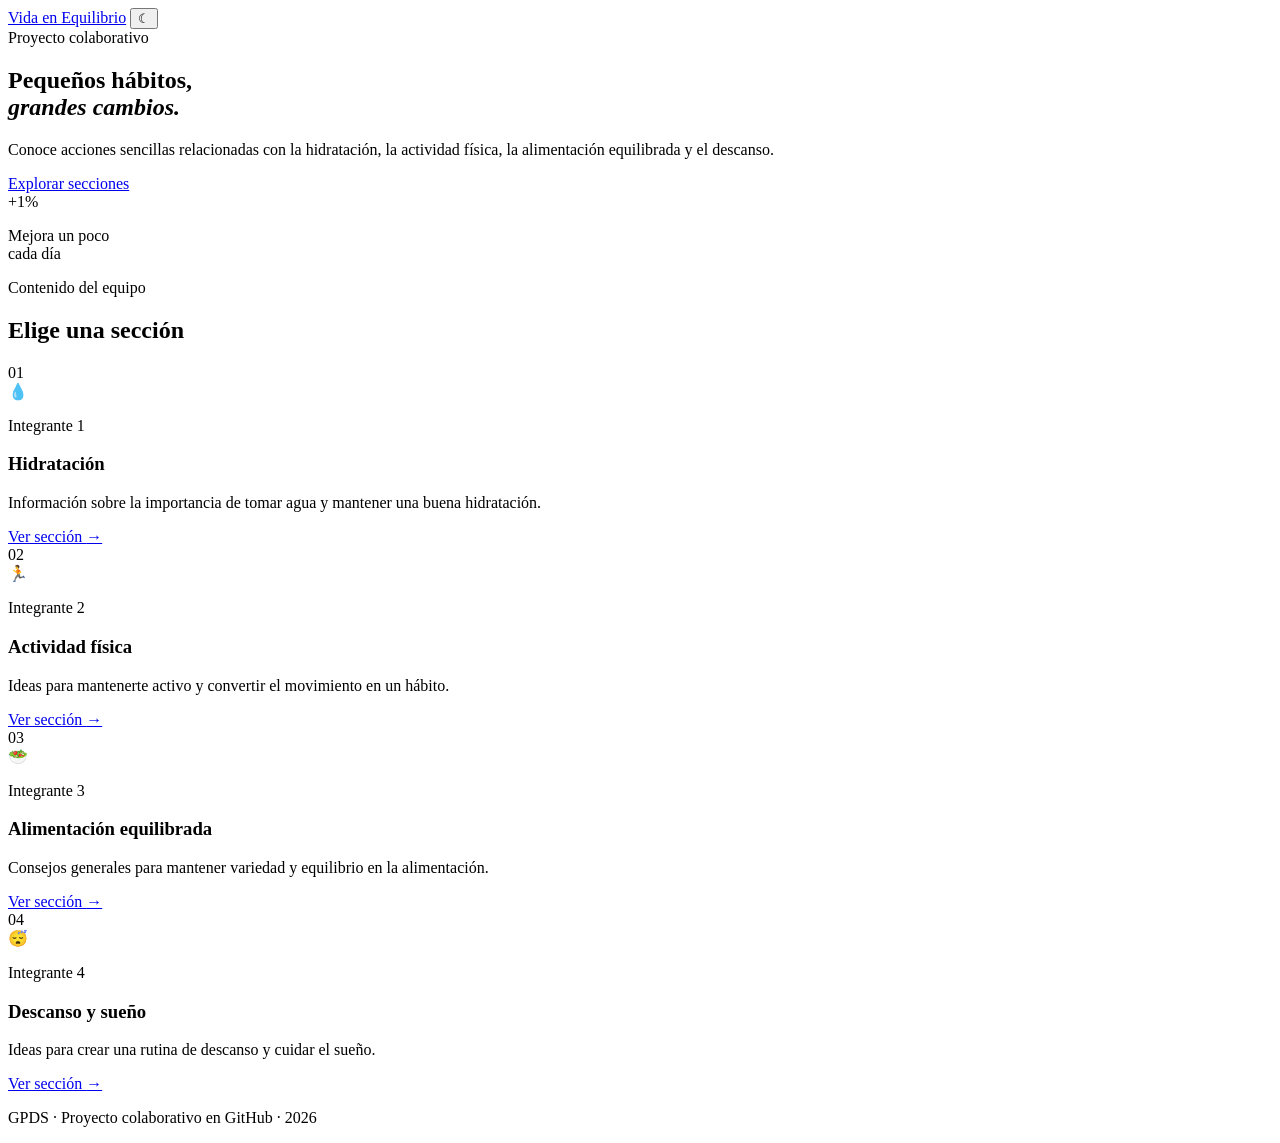
==== index.html @ d66ebc2b "Add files via upload" ====
<!DOCTYPE html>
<html lang="es">
<head>
  <meta charset="UTF-8">
  <meta name="viewport" content="width=device-width, initial-scale=1.0">
  <meta name="description" content="Sitio colaborativo sobre hábitos saludables.">
  <title>Vida en Equilibrio | Inicio</title>
  <link rel="stylesheet" href="css/estilos.css">
</head>
<body>
  <header class="encabezado">
    <a class="marca" href="index.html">Vida en Equilibrio</a>
    <button class="tema" id="boton-tema" type="button" aria-label="Cambiar tema">☾</button>
  </header>

  <main>
    <section class="hero">
      <div class="hero-contenido">
        <span class="etiqueta">Proyecto colaborativo </span>
        <h1>Pequeños hábitos,<br><em>grandes cambios.</em></h1>
        <p>Conoce acciones sencillas relacionadas con la hidratación, la actividad física, la alimentación equilibrada y el descanso.</p>
        <a class="boton boton-principal" href="#secciones">Explorar secciones</a>
      </div>
      <div class="ilustracion" aria-hidden="true">
        <div class="sol"></div>
        <div class="hoja hoja-uno"></div>
        <div class="hoja hoja-dos"></div>
        <div class="circulo">+1%</div>
        <p>Mejora un poco<br>cada día</p>
      </div>
    </section>

    <section class="secciones" id="secciones">
      <div class="titulo-seccion">
        <span>Contenido del equipo</span>
        <h2>Elige una sección</h2>
      </div>
      <div class="tarjetas">
        <article class="tarjeta tarjeta-verde">
          <span class="numero">01</span><div class="icono">💧</div>
          <p class="responsable">Integrante 1</p><h3>Hidratación</h3>
          <p>Información sobre la importancia de tomar agua y mantener una buena hidratación.</p>
          <a class="enlace" href="integrante1.html">Ver sección <span>→</span></a>
        </article>
        <article class="tarjeta tarjeta-amarilla">
          <span class="numero">02</span><div class="icono">🏃</div>
          <p class="responsable">Integrante 2</p><h3>Actividad física</h3>
          <p>Ideas para mantenerte activo y convertir el movimiento en un hábito.</p>
          <a class="enlace" href="integrante2.html">Ver sección <span>→</span></a>
        </article>
        <article class="tarjeta tarjeta-verde">
          <span class="numero">03</span><div class="icono">🥗</div>
          <p class="responsable">Integrante 3</p><h3>Alimentación equilibrada</h3>
          <p>Consejos generales para mantener variedad y equilibrio en la alimentación.</p>
          <a class="enlace" href="integrante3.html">Ver sección <span>→</span></a>
        </article>
        <article class="tarjeta tarjeta-amarilla">
          <span class="numero">04</span><div class="icono">😴</div>
          <p class="responsable">Integrante 4</p><h3>Descanso y sueño</h3>
          <p>Ideas para crear una rutina de descanso y cuidar el sueño.</p>
          <a class="enlace" href="integrante4.html">Ver sección <span>→</span></a>
        </article>
      </div>
    </section>
  </main>

  <footer><p>GPDS · Proyecto colaborativo en GitHub · 2026</p></footer>
  <script src="js/script.js"></script>
</body>
</html>
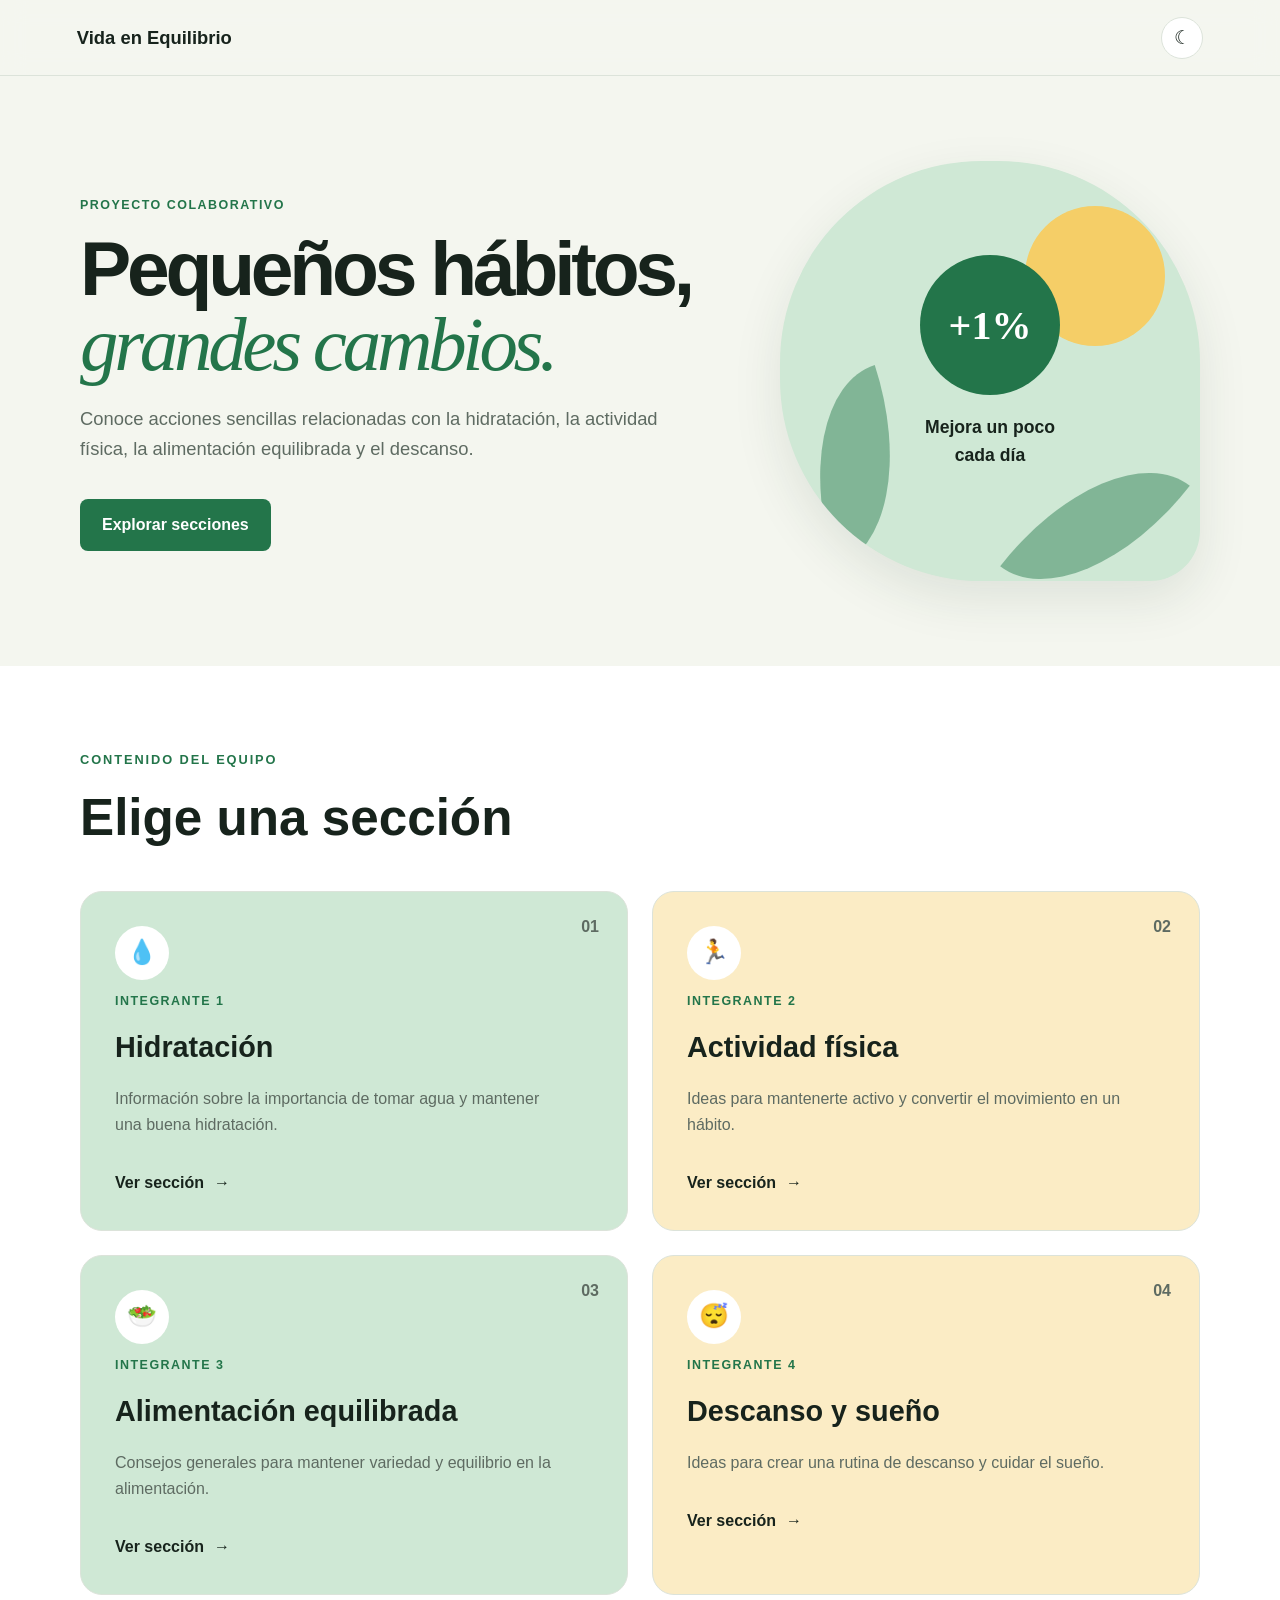
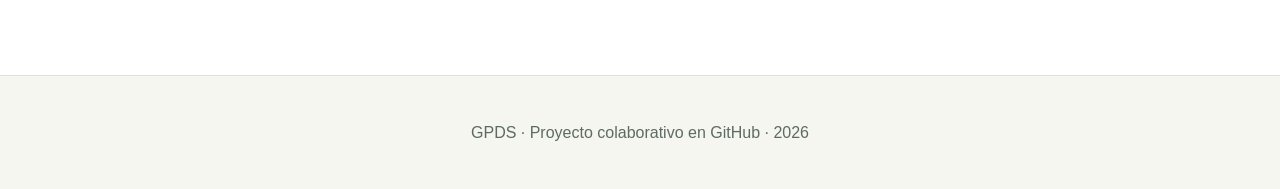
==== commit 9e141272: "Update index.html" ====
--- a/index.html
+++ b/index.html
@@ -5,8 +5,7 @@
   <meta name="viewport" content="width=device-width, initial-scale=1.0">
   <meta name="description" content="Sitio colaborativo sobre hábitos saludables.">
   <title>Vida en Equilibrio | Inicio</title>
-  <link rel="stylesheet" href="css/estilos.css">
-</head>
+<link rel="stylesheet" href="estilos.css"></head>
 <body>
   <header class="encabezado">
     <a class="marca" href="index.html">Vida en Equilibrio</a>
@@ -65,6 +64,5 @@
   </main>
 
   <footer><p>GPDS · Proyecto colaborativo en GitHub · 2026</p></footer>
-  <script src="js/script.js"></script>
-</body>
+<script src="script.js"></script></body>
 </html>
--- a/estilos.css
+++ b/estilos.css
@@ -0,0 +1,144 @@
+:root {
+  --fondo: #f4f6ef;
+  --superficie: #ffffff;
+  --texto: #17231c;
+  --texto-suave: #5e6b62;
+  --verde: #23754a;
+  --verde-claro: #cfe8d5;
+  --amarillo: #f5ce67;
+  --borde: #dce3da;
+  --sombra: 0 18px 50px rgba(30, 62, 43, .10);
+}
+
+body.oscuro {
+  --fondo: #101813;
+  --superficie: #19231d;
+  --texto: #f1f6f2;
+  --texto-suave: #b8c5bb;
+  --verde: #72d39a;
+  --verde-claro: #284a35;
+  --amarillo: #e8bd52;
+  --borde: #314038;
+  --sombra: 0 18px 50px rgba(0, 0, 0, .22);
+}
+
+* { box-sizing: border-box; }
+html { scroll-behavior: smooth; }
+body {
+  margin: 0;
+  color: var(--texto);
+  background: var(--fondo);
+  font-family: Arial, Helvetica, sans-serif;
+  line-height: 1.6;
+  transition: background .25s, color .25s;
+}
+
+.encabezado {
+  min-height: 76px;
+  padding: 0 clamp(24px, 6vw, 90px);
+  display: flex;
+  align-items: center;
+  justify-content: space-between;
+  border-bottom: 1px solid var(--borde);
+  background: color-mix(in srgb, var(--fondo) 88%, transparent);
+  position: sticky;
+  top: 0;
+  z-index: 10;
+  backdrop-filter: blur(12px);
+}
+
+.marca { color: var(--texto); font-size: 1.15rem; font-weight: 800; text-decoration: none; }
+.tema {
+  width: 42px; height: 42px; border: 1px solid var(--borde); border-radius: 50%;
+  color: var(--texto); background: var(--superficie); cursor: pointer; font-size: 1.2rem;
+}
+
+.hero {
+  max-width: 1200px;
+  min-height: 590px;
+  margin: auto;
+  padding: 80px 40px;
+  display: grid;
+  grid-template-columns: 1.2fr .8fr;
+  align-items: center;
+  gap: 70px;
+}
+
+.etiqueta, .responsable {
+  color: var(--verde); font-size: .78rem; font-weight: 800; letter-spacing: .12em;
+  text-transform: uppercase;
+}
+.hero h1, .cabecera-articulo h1, .espacio-vacio h1 {
+  max-width: 800px; margin: 14px 0 22px; font-size: clamp(2.7rem, 6vw, 5.7rem);
+  line-height: .98; letter-spacing: -.055em;
+}
+.hero h1 em { color: var(--verde); font-family: Georgia, serif; font-weight: 500; }
+.hero-contenido > p { max-width: 620px; color: var(--texto-suave); font-size: 1.15rem; }
+.boton {
+  display: inline-block; margin-top: 18px; padding: 13px 22px; border-radius: 8px;
+  text-decoration: none; font-weight: 700;
+}
+.boton-principal { color: #fff; background: var(--verde); }
+
+.ilustracion {
+  aspect-ratio: 1; position: relative; overflow: hidden; border-radius: 48% 48% 12% 48%;
+  background: var(--verde-claro); box-shadow: var(--sombra); display: grid; place-content: center;
+  text-align: center;
+}
+.ilustracion p { position: relative; z-index: 2; font-size: 1.1rem; font-weight: 700; }
+.sol { width: 140px; height: 140px; border-radius: 50%; background: var(--amarillo); position: absolute; top: 45px; right: 35px; }
+.circulo {
+  width: 140px; height: 140px; border-radius: 50%; display: grid; place-content: center;
+  position: relative; z-index: 2; color: white; background: var(--verde); font: 800 2.5rem Georgia, serif;
+}
+.hoja { width: 100px; height: 180px; position: absolute; background: var(--verde); opacity: .45; border-radius: 100% 0 100% 0; }
+.hoja-uno { left: 25px; bottom: 25px; transform: rotate(-18deg); }
+.hoja-dos { right: 55px; bottom: -35px; transform: rotate(38deg); }
+
+.secciones { padding: 80px max(24px, calc((100vw - 1120px) / 2)); background: var(--superficie); }
+.titulo-seccion span { color: var(--verde); text-transform: uppercase; font-size: .8rem; font-weight: 800; letter-spacing: .15em; }
+.titulo-seccion h2 { margin: 5px 0 32px; font-size: clamp(2rem, 4vw, 3.2rem); }
+.tarjetas { display: grid; grid-template-columns: repeat(2, 1fr); gap: 24px; }
+.tarjeta { min-height: 340px; padding: 34px; border: 1px solid var(--borde); border-radius: 22px; position: relative; }
+.tarjeta-verde { background: var(--verde-claro); }
+.tarjeta-amarilla { background: color-mix(in srgb, var(--amarillo) 38%, var(--superficie)); }
+.numero { position: absolute; right: 28px; top: 22px; color: var(--texto-suave); font-weight: 800; }
+.icono { width: 54px; height: 54px; display: grid; place-content: center; border-radius: 50%; background: var(--superficie); font-size: 1.5rem; }
+.tarjeta h3 { margin: 8px 0; font-size: 1.8rem; }
+.tarjeta > p:not(.responsable) { color: var(--texto-suave); max-width: 440px; }
+.enlace { display: inline-flex; gap: 10px; align-items: center; margin-top: 16px; color: var(--texto); font-weight: 800; text-decoration: none; }
+.enlace:hover span { transform: translateX(5px); }
+.enlace span { transition: transform .2s; }
+
+.pagina-interior { max-width: 1120px; min-height: calc(100vh - 150px); margin: auto; padding: 55px 28px 90px; }
+.regresar { color: var(--texto); font-weight: 700; text-decoration: none; }
+.cabecera-articulo { margin: 55px 0; display: grid; grid-template-columns: 1fr auto; gap: 50px; align-items: center; }
+.cabecera-articulo h1 { font-size: clamp(2.6rem, 5vw, 5rem); }
+.cabecera-articulo > div > p:last-child { max-width: 720px; color: var(--texto-suave); font-size: 1.1rem; }
+.gota { width: 180px; height: 180px; display: grid; place-content: center; border-radius: 50%; background: var(--verde-claro); font-size: 4.5rem; }
+.datos { display: grid; grid-template-columns: repeat(3, 1fr); gap: 18px; }
+.datos article { padding: 28px; border: 1px solid var(--borde); border-radius: 18px; background: var(--superficie); }
+.datos span { color: var(--verde); font-weight: 800; }
+.datos h2 { line-height: 1.2; }
+.datos p { color: var(--texto-suave); }
+.consejo { margin-top: 25px; padding: 28px; display: flex; gap: 22px; align-items: center; border-radius: 18px; background: var(--verde); color: white; }
+.consejo h2, .consejo p { margin: 0; }
+.consejo .icono { flex: 0 0 54px; color: var(--verde); }
+
+.espacio-vacio { max-width: 720px; margin: 60px auto; padding: 65px; text-align: center; border: 2px dashed var(--borde); border-radius: 24px; background: var(--superficie); }
+.espacio-vacio h1 { margin: 16px auto; font-size: clamp(2.5rem, 5vw, 4rem); }
+.espacio-vacio > p { color: var(--texto-suave); }
+.icono-grande { color: var(--verde); font-size: 4rem; line-height: 1; }
+.nota-edicion { margin-top: 30px; padding: 16px; border-radius: 10px; background: var(--fondo); }
+.nota-edicion code { color: var(--verde); }
+
+footer { padding: 28px; color: var(--texto-suave); text-align: center; border-top: 1px solid var(--borde); }
+
+@media (max-width: 760px) {
+  .hero { min-height: auto; padding: 65px 24px; grid-template-columns: 1fr; }
+  .ilustracion { max-width: 360px; width: 100%; margin: auto; }
+  .tarjetas, .datos { grid-template-columns: 1fr; }
+  .cabecera-articulo { grid-template-columns: 1fr; }
+  .gota { width: 120px; height: 120px; font-size: 3rem; }
+  .espacio-vacio { padding: 40px 22px; }
+}
